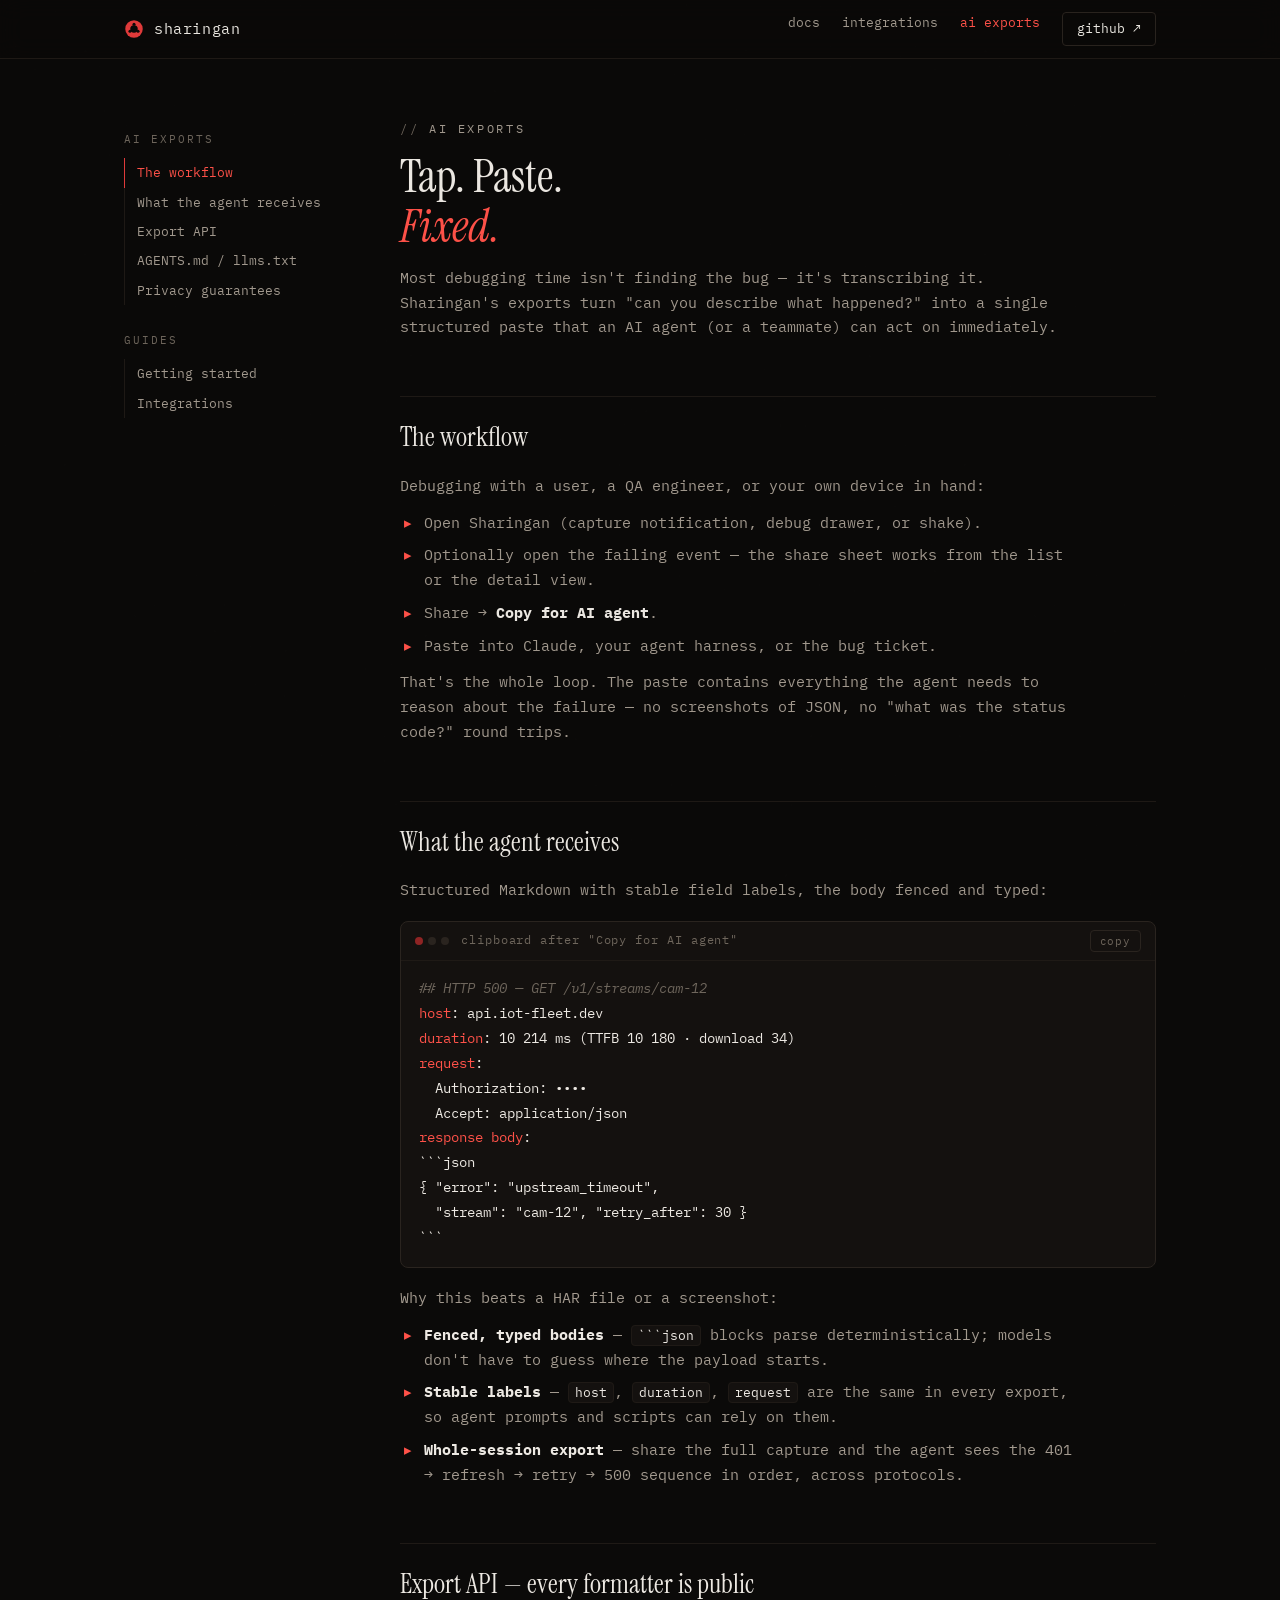
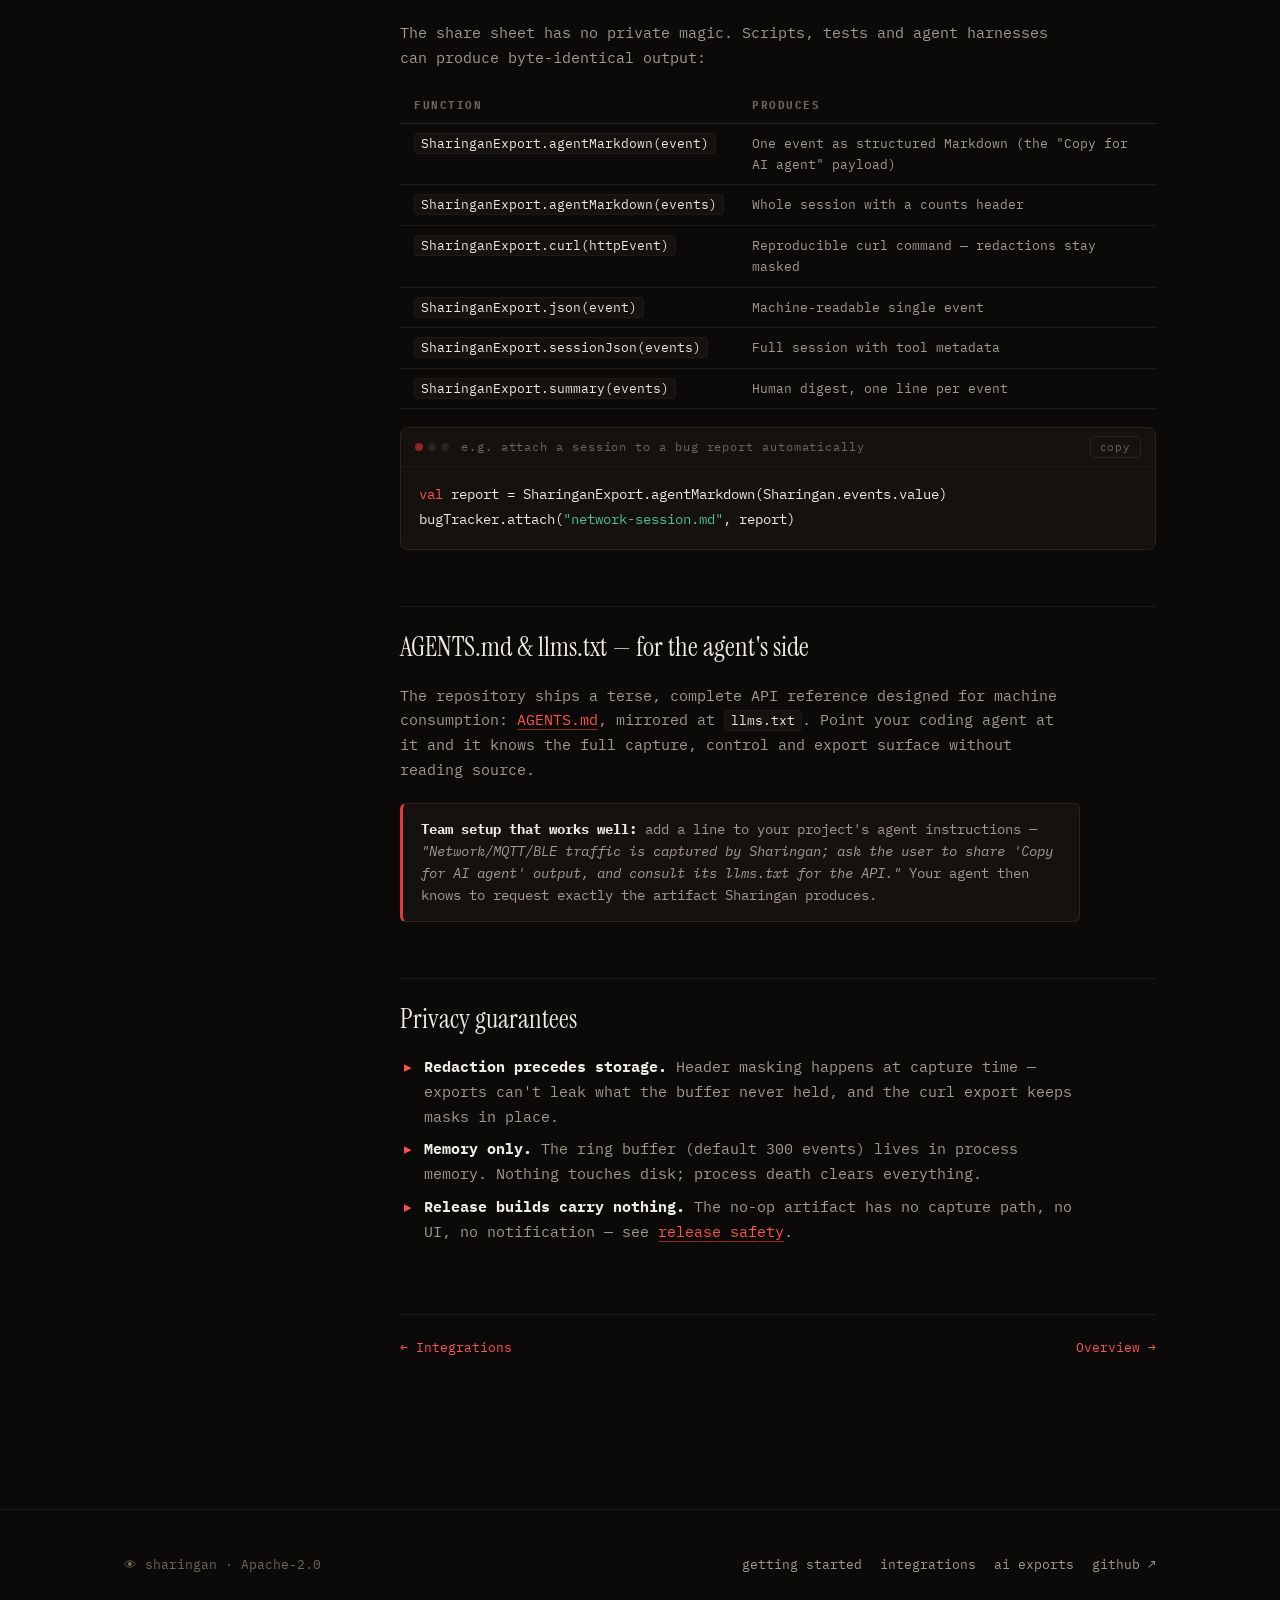
==== site/docs/ai-exports.html @ 557c115a "Site: GitHub Pages developer site — landing page + docs (getting started, integrations, AI exports) " ====
<!DOCTYPE html>
<html lang="en">
<head>
<meta charset="UTF-8">
<meta name="viewport" content="width=device-width, initial-scale=1.0">
<title>AI exports — Sharingan docs</title>
<meta name="description" content="Sharingan exports structured Markdown, curl and JSON built for AI agents — Copy for AI agent, public formatter API, llms.txt reference.">
<link rel="preconnect" href="https://fonts.googleapis.com">
<link rel="preconnect" href="https://fonts.gstatic.com" crossorigin>
<link href="https://fonts.googleapis.com/css2?family=IBM+Plex+Mono:ital,wght@0,400;0,500;0,600;1,400&family=Instrument+Serif:ital@0;1&display=swap" rel="stylesheet">
<link rel="stylesheet" href="../assets/style.css">
<link rel="stylesheet" href="../assets/docs.css">
<link rel="icon" href="data:image/svg+xml,%3Csvg xmlns='http://www.w3.org/2000/svg' viewBox='0 0 32 32'%3E%3Ccircle cx='16' cy='16' r='14' fill='%23e23b3b'/%3E%3Ccircle cx='16' cy='16' r='6' fill='%230b0a09'/%3E%3Ccircle cx='16' cy='8.5' r='2.4' fill='%230b0a09'/%3E%3Ccircle cx='9.5' cy='19.5' r='2.4' fill='%230b0a09'/%3E%3Ccircle cx='22.5' cy='19.5' r='2.4' fill='%230b0a09'/%3E%3C/svg%3E">
</head>
<body>

<nav class="nav">
  <div class="nav-inner">
    <a class="nav-brand" href="../index.html">
      <svg class="eye" viewBox="0 0 32 32" aria-hidden="true"><circle cx="16" cy="16" r="14" fill="#e23b3b"/><circle cx="16" cy="16" r="6" fill="#0b0a09"/><circle cx="16" cy="8.5" r="2.4" fill="#0b0a09"/><circle cx="9.5" cy="19.5" r="2.4" fill="#0b0a09"/><circle cx="22.5" cy="19.5" r="2.4" fill="#0b0a09"/></svg>
      sharingan
    </a>
    <div class="nav-links">
      <a href="getting-started.html">docs</a>
      <a href="integrations.html" class="hide-sm">integrations</a>
      <a href="ai-exports.html" class="active hide-sm">ai&nbsp;exports</a>
      <a class="nav-gh" href="https://github.com/mibrahimdev/Sharingan">github&nbsp;↗</a>
    </div>
  </div>
</nav>

<div class="docs-grid">
  <aside class="docs-side">
    <div class="side-group">
      <p class="side-title">AI exports</p>
      <a href="#workflow" class="here">The workflow</a>
      <a href="#format">What the agent receives</a>
      <a href="#api">Export API</a>
      <a href="#agents-md">AGENTS.md / llms.txt</a>
      <a href="#privacy">Privacy guarantees</a>
    </div>
    <div class="side-group">
      <p class="side-title">Guides</p>
      <a href="getting-started.html">Getting started</a>
      <a href="integrations.html">Integrations</a>
    </div>
  </aside>

  <main class="docs-main">
    <p class="kicker">ai exports</p>
    <h1>Tap. Paste.<br><em>Fixed.</em></h1>
    <p class="lede">Most debugging time isn't finding the bug — it's transcribing it.
    Sharingan's exports turn "can you describe what happened?" into a single structured
    paste that an AI agent (or a teammate) can act on immediately.</p>

    <h2 id="workflow">The workflow</h2>
    <p>Debugging with a user, a QA engineer, or your own device in hand:</p>
    <ul>
      <li>Open Sharingan (capture notification, debug drawer, or shake).</li>
      <li>Optionally open the failing event — the share sheet works from the list or the detail view.</li>
      <li>Share → <b>Copy for AI agent</b>.</li>
      <li>Paste into Claude, your agent harness, or the bug ticket.</li>
    </ul>
    <p>That's the whole loop. The paste contains everything the agent needs to reason
    about the failure — no screenshots of JSON, no "what was the status code?" round trips.</p>

    <h2 id="format">What the agent receives</h2>
    <p>Structured Markdown with stable field labels, the body fenced and typed:</p>
    <div class="codeblock">
      <div class="cb-head"><div class="dots"><i></i><i></i><i></i></div>clipboard after "Copy for AI agent"<button class="cb-copy" data-copy="md">copy</button></div>
      <pre id="copy-md"><code><span class="c">## HTTP 500 — GET /v1/streams/cam-12</span>
<span class="k">host</span>: api.iot-fleet.dev
<span class="k">duration</span>: 10 214 ms (TTFB 10 180 · download 34)
<span class="k">request</span>:
  Authorization: ••••
  Accept: application/json
<span class="k">response body</span>:
```json
{ "error": "upstream_timeout",
  "stream": "cam-12", "retry_after": 30 }
```</code></pre>
    </div>
    <p>Why this beats a HAR file or a screenshot:</p>
    <ul>
      <li><b>Fenced, typed bodies</b> — <code>```json</code> blocks parse deterministically;
      models don't have to guess where the payload starts.</li>
      <li><b>Stable labels</b> — <code>host</code>, <code>duration</code>,
      <code>request</code> are the same in every export, so agent prompts and scripts can
      rely on them.</li>
      <li><b>Whole-session export</b> — share the full capture and the agent sees the 401 →
      refresh → retry → 500 sequence in order, across protocols.</li>
    </ul>

    <h2 id="api">Export API — every formatter is public</h2>
    <p>The share sheet has no private magic. Scripts, tests and agent harnesses can produce
    byte-identical output:</p>
    <table class="api">
      <tr><th>Function</th><th>Produces</th></tr>
      <tr><td><code>SharinganExport.agentMarkdown(event)</code></td><td>One event as structured Markdown (the "Copy for AI agent" payload)</td></tr>
      <tr><td><code>SharinganExport.agentMarkdown(events)</code></td><td>Whole session with a counts header</td></tr>
      <tr><td><code>SharinganExport.curl(httpEvent)</code></td><td>Reproducible curl command — redactions stay masked</td></tr>
      <tr><td><code>SharinganExport.json(event)</code></td><td>Machine-readable single event</td></tr>
      <tr><td><code>SharinganExport.sessionJson(events)</code></td><td>Full session with tool metadata</td></tr>
      <tr><td><code>SharinganExport.summary(events)</code></td><td>Human digest, one line per event</td></tr>
    </table>
    <div class="codeblock">
      <div class="cb-head"><div class="dots"><i></i><i></i><i></i></div>e.g. attach a session to a bug report automatically<button class="cb-copy" data-copy="exapi">copy</button></div>
      <pre id="copy-exapi"><code><span class="k">val</span> report = SharinganExport.agentMarkdown(Sharingan.events.value)
bugTracker.attach(<span class="s">"network-session.md"</span>, report)</code></pre>
    </div>

    <h2 id="agents-md">AGENTS.md &amp; llms.txt — for the agent's side</h2>
    <p>The repository ships a terse, complete API reference designed for machine
    consumption: <a href="https://github.com/mibrahimdev/Sharingan/blob/main/AGENTS.md">AGENTS.md</a>,
    mirrored at <code>llms.txt</code>. Point your coding agent at it and it knows the full
    capture, control and export surface without reading source.</p>
    <div class="callout"><b>Team setup that works well:</b> add a line to your project's
    agent instructions — <i>"Network/MQTT/BLE traffic is captured by Sharingan; ask the
    user to share 'Copy for AI agent' output, and consult its llms.txt for the API."</i>
    Your agent then knows to request exactly the artifact Sharingan produces.</div>

    <h2 id="privacy">Privacy guarantees</h2>
    <ul>
      <li><b>Redaction precedes storage.</b> Header masking happens at capture time —
      exports can't leak what the buffer never held, and the curl export keeps masks in
      place.</li>
      <li><b>Memory only.</b> The ring buffer (default 300 events) lives in process memory.
      Nothing touches disk; process death clears everything.</li>
      <li><b>Release builds carry nothing.</b> The no-op artifact has no capture path, no
      UI, no notification — see <a href="getting-started.html#release">release safety</a>.</li>
    </ul>

    <div class="next-prev">
      <a href="integrations.html">← Integrations</a>
      <a href="../index.html">Overview →</a>
    </div>
  </main>
</div>

<footer>
  <div class="wrap">
    <span>👁 sharingan · Apache-2.0</span>
    <span class="spacer"></span>
    <a href="getting-started.html">getting started</a>
    <a href="integrations.html">integrations</a>
    <a href="ai-exports.html">ai exports</a>
    <a href="https://github.com/mibrahimdev/Sharingan">github ↗</a>
  </div>
</footer>

<script src="../assets/site.js" defer></script>
</body>
</html>
---- site/assets/style.css ----
/* ─────────────────────────────────────────────────────────────
   Sharingan site — terminal-noir, crimson eye.
   Display: Instrument Serif · Mono: IBM Plex Mono
   ───────────────────────────────────────────────────────────── */

:root {
  --bg: #0b0a09;
  --bg-raised: #14110f;
  --bg-panel: #181411;
  --line: #2a241f;
  --line-soft: #1f1a16;
  --ink: #ede9e3;
  --ink-dim: #a39a8f;
  --ink-faint: #6e665c;
  --crimson: #e23b3b;
  --crimson-bright: #ff5249;
  --crimson-dim: #8f2424;
  --ok: #4cc38a;
  --warn: #e5a13b;
  --info: #62a0ea;
  --mono: "IBM Plex Mono", ui-monospace, "SF Mono", Menlo, monospace;
  --serif: "Instrument Serif", Georgia, serif;
  --maxw: 1080px;
}

* { margin: 0; padding: 0; box-sizing: border-box; }

html { scroll-behavior: smooth; }

body {
  background: var(--bg);
  color: var(--ink);
  font-family: var(--mono);
  font-size: 15px;
  line-height: 1.65;
  -webkit-font-smoothing: antialiased;
  overflow-x: hidden;
}

/* grain overlay */
body::before {
  content: "";
  position: fixed;
  inset: 0;
  pointer-events: none;
  z-index: 2000;
  opacity: 0.5;
  background-image: url("data:image/svg+xml,%3Csvg viewBox='0 0 200 200' xmlns='http://www.w3.org/2000/svg'%3E%3Cfilter id='n'%3E%3CfeTurbulence type='fractalNoise' baseFrequency='0.9' numOctaves='2'/%3E%3CfeColorMatrix values='0 0 0 0 0 0 0 0 0 0 0 0 0 0 0 0 0 0 0.04 0'/%3E%3C/filter%3E%3Crect width='100%25' height='100%25' filter='url(%23n)'/%3E%3C/svg%3E");
}

::selection { background: var(--crimson-dim); color: var(--ink); }

a { color: inherit; text-decoration: none; }

/* ── nav ─────────────────────────────────────────────────── */
.nav {
  position: sticky;
  top: 0;
  z-index: 100;
  border-bottom: 1px solid var(--line-soft);
  background: color-mix(in srgb, var(--bg) 82%, transparent);
  backdrop-filter: blur(12px);
}
.nav-inner {
  max-width: var(--maxw);
  margin: 0 auto;
  padding: 0 24px;
  height: 58px;
  display: flex;
  align-items: center;
  gap: 28px;
}
.nav-brand {
  display: flex;
  align-items: center;
  gap: 10px;
  font-size: 15px;
  letter-spacing: 0.04em;
  color: var(--ink);
}
.nav-brand .eye { width: 20px; height: 20px; }
.nav-links {
  display: flex;
  gap: 22px;
  margin-left: auto;
  font-size: 13px;
  color: var(--ink-dim);
}
.nav-links a { transition: color 0.15s; }
.nav-links a:hover, .nav-links a.active { color: var(--crimson-bright); }
.nav-gh {
  border: 1px solid var(--line);
  padding: 5px 14px;
  border-radius: 4px;
  color: var(--ink);
  transition: border-color 0.15s, color 0.15s;
}
.nav-gh:hover { border-color: var(--crimson); color: var(--crimson-bright); }

/* ── shared bits ─────────────────────────────────────────── */
.wrap { max-width: var(--maxw); margin: 0 auto; padding: 0 24px; }

.kicker {
  font-size: 12px;
  letter-spacing: 0.22em;
  text-transform: uppercase;
  color: var(--crimson-bright);
}
.kicker::before { content: "// "; color: var(--ink-faint); }

h2.display {
  font-family: var(--serif);
  font-weight: 400;
  font-size: clamp(30px, 4.6vw, 44px);
  line-height: 1.12;
  letter-spacing: -0.01em;
  margin: 14px 0 18px;
}
h2.display em { color: var(--crimson-bright); font-style: italic; }

.lede { color: var(--ink-dim); max-width: 640px; }

code { font-family: var(--mono); }

.codeblock {
  background: var(--bg-raised);
  border: 1px solid var(--line);
  border-radius: 8px;
  overflow: hidden;
  font-size: 13.5px;
}
.codeblock .cb-head {
  display: flex;
  align-items: center;
  padding: 8px 14px;
  border-bottom: 1px solid var(--line-soft);
  color: var(--ink-faint);
  font-size: 11.5px;
  letter-spacing: 0.08em;
}
.codeblock .cb-head .dots { display: flex; gap: 5px; margin-right: 12px; }
.codeblock .cb-head .dots i {
  width: 8px; height: 8px; border-radius: 50%;
  background: var(--line); display: block;
}
.codeblock .cb-head .dots i:first-child { background: var(--crimson-dim); }
.codeblock pre {
  padding: 16px 18px;
  overflow-x: auto;
  line-height: 1.7;
}
.cb-copy {
  margin-left: auto;
  background: none;
  border: 1px solid var(--line);
  border-radius: 4px;
  color: var(--ink-faint);
  font-family: var(--mono);
  font-size: 10.5px;
  letter-spacing: 0.08em;
  padding: 3px 9px;
  cursor: pointer;
  transition: color .15s, border-color .15s;
}
.cb-copy:hover { color: var(--crimson-bright); border-color: var(--crimson); }

/* syntax tints */
.k { color: var(--crimson-bright); }            /* keyword */
.f { color: var(--info); }                      /* function/type */
.s { color: var(--ok); }                        /* string */
.c { color: var(--ink-faint); font-style: italic; } /* comment */
.n { color: var(--warn); }                      /* number/const */

/* ── buttons ─────────────────────────────────────────────── */
.btn {
  display: inline-flex;
  align-items: center;
  gap: 9px;
  font-family: var(--mono);
  font-size: 13.5px;
  letter-spacing: 0.04em;
  padding: 11px 22px;
  border-radius: 5px;
  border: 1px solid transparent;
  cursor: pointer;
  transition: transform .15s, box-shadow .15s, border-color .15s, background .15s;
}
.btn-primary {
  background: var(--crimson);
  color: #fff;
  box-shadow: 0 0 0 0 rgba(226, 59, 59, 0.35);
}
.btn-primary:hover {
  background: var(--crimson-bright);
  transform: translateY(-1px);
  box-shadow: 0 6px 24px -6px rgba(226, 59, 59, 0.55);
}
.btn-ghost {
  border-color: var(--line);
  color: var(--ink-dim);
}
.btn-ghost:hover { border-color: var(--crimson); color: var(--ink); }

/* ── footer ──────────────────────────────────────────────── */
footer {
  border-top: 1px solid var(--line-soft);
  margin-top: 110px;
  padding: 44px 0 60px;
  color: var(--ink-faint);
  font-size: 12.5px;
}
footer .wrap { display: flex; flex-wrap: wrap; gap: 18px; align-items: center; }
footer a { color: var(--ink-dim); }
footer a:hover { color: var(--crimson-bright); }
footer .spacer { flex: 1; }

/* ── reveal animation ────────────────────────────────────── */
@media (prefers-reduced-motion: no-preference) {
  .reveal {
    opacity: 0;
    transform: translateY(18px);
    animation: rise 0.7s cubic-bezier(0.2, 0.7, 0.2, 1) forwards;
  }
  .reveal.d1 { animation-delay: 0.08s; }
  .reveal.d2 { animation-delay: 0.16s; }
  .reveal.d3 { animation-delay: 0.26s; }
  .reveal.d4 { animation-delay: 0.38s; }
  @keyframes rise { to { opacity: 1; transform: none; } }
}

@media (max-width: 720px) {
  .nav-links { gap: 14px; }
  .nav-links a.hide-sm { display: none; }
}
---- site/assets/docs.css ----
/* ── docs layout ─────────────────────────────────────────── */

.docs-grid {
  max-width: var(--maxw);
  margin: 0 auto;
  padding: 0 24px;
  display: grid;
  grid-template-columns: 220px minmax(0, 1fr);
  gap: 56px;
}

.docs-side {
  position: sticky;
  top: 90px;
  align-self: start;
  padding: 40px 0;
  font-size: 13px;
}
.docs-side .side-group { margin-bottom: 26px; }
.docs-side .side-title {
  font-size: 11px;
  letter-spacing: 0.18em;
  text-transform: uppercase;
  color: var(--ink-faint);
  margin-bottom: 10px;
}
.docs-side a {
  display: block;
  color: var(--ink-dim);
  padding: 4px 0 4px 12px;
  border-left: 1px solid var(--line-soft);
  transition: color 0.15s, border-color 0.15s;
}
.docs-side a:hover { color: var(--ink); }
.docs-side a.here {
  color: var(--crimson-bright);
  border-left-color: var(--crimson);
}

.docs-main { padding: 48px 0 40px; min-width: 0; }
.docs-main h1 {
  font-family: var(--serif);
  font-weight: 400;
  font-size: clamp(34px, 4.4vw, 46px);
  line-height: 1.1;
  margin: 10px 0 14px;
}
.docs-main h1 em { color: var(--crimson-bright); }
.docs-main .lede { margin-bottom: 40px; }

.docs-main h2 {
  font-family: var(--serif);
  font-weight: 400;
  font-size: 27px;
  margin: 56px 0 14px;
  padding-top: 18px;
  border-top: 1px solid var(--line-soft);
}
.docs-main h3 {
  font-size: 14px;
  font-weight: 600;
  letter-spacing: 0.1em;
  text-transform: uppercase;
  color: var(--ink);
  margin: 30px 0 10px;
}
.docs-main p { color: var(--ink-dim); margin: 12px 0; max-width: 680px; }
.docs-main p b, .docs-main li b { color: var(--ink); }
.docs-main ul { margin: 12px 0 12px 4px; list-style: none; }
.docs-main li {
  color: var(--ink-dim);
  padding-left: 20px;
  position: relative;
  margin: 8px 0;
  max-width: 680px;
}
.docs-main li::before { content: "▸"; position: absolute; left: 0; color: var(--crimson-bright); }
.docs-main p code, .docs-main li code, .docs-main td code {
  background: var(--bg-raised);
  border: 1px solid var(--line-soft);
  border-radius: 4px;
  padding: 1px 6px;
  font-size: 13px;
  color: var(--ink);
}
.docs-main a:not(.btn) { color: var(--crimson-bright); border-bottom: 1px solid var(--crimson-dim); }
.docs-main .codeblock { margin: 18px 0; }

.callout {
  border: 1px solid var(--line);
  border-left: 3px solid var(--crimson);
  border-radius: 6px;
  background: var(--bg-raised);
  padding: 14px 18px;
  margin: 20px 0;
  font-size: 13.5px;
  color: var(--ink-dim);
  max-width: 680px;
}
.callout b { color: var(--ink); }

table.api {
  border-collapse: collapse;
  width: 100%;
  font-size: 13px;
  margin: 18px 0;
}
table.api th {
  text-align: left;
  font-size: 11px;
  letter-spacing: 0.14em;
  text-transform: uppercase;
  color: var(--ink-faint);
  padding: 8px 14px;
  border-bottom: 1px solid var(--line);
}
table.api td {
  padding: 9px 14px;
  border-bottom: 1px solid var(--line-soft);
  color: var(--ink-dim);
  vertical-align: top;
}
table.api td:first-child { white-space: nowrap; }

.next-prev {
  display: flex;
  justify-content: space-between;
  gap: 14px;
  margin-top: 70px;
  padding-top: 22px;
  border-top: 1px solid var(--line-soft);
  font-size: 13px;
}
.next-prev a { color: var(--ink-dim); border: none !important; }
.next-prev a:hover { color: var(--crimson-bright); }

@media (max-width: 860px) {
  .docs-grid { grid-template-columns: 1fr; gap: 0; }
  .docs-side { position: static; padding-bottom: 0; display: flex; flex-wrap: wrap; gap: 4px 18px; border-bottom: 1px solid var(--line-soft); }
  .docs-side .side-group { margin-bottom: 14px; }
}
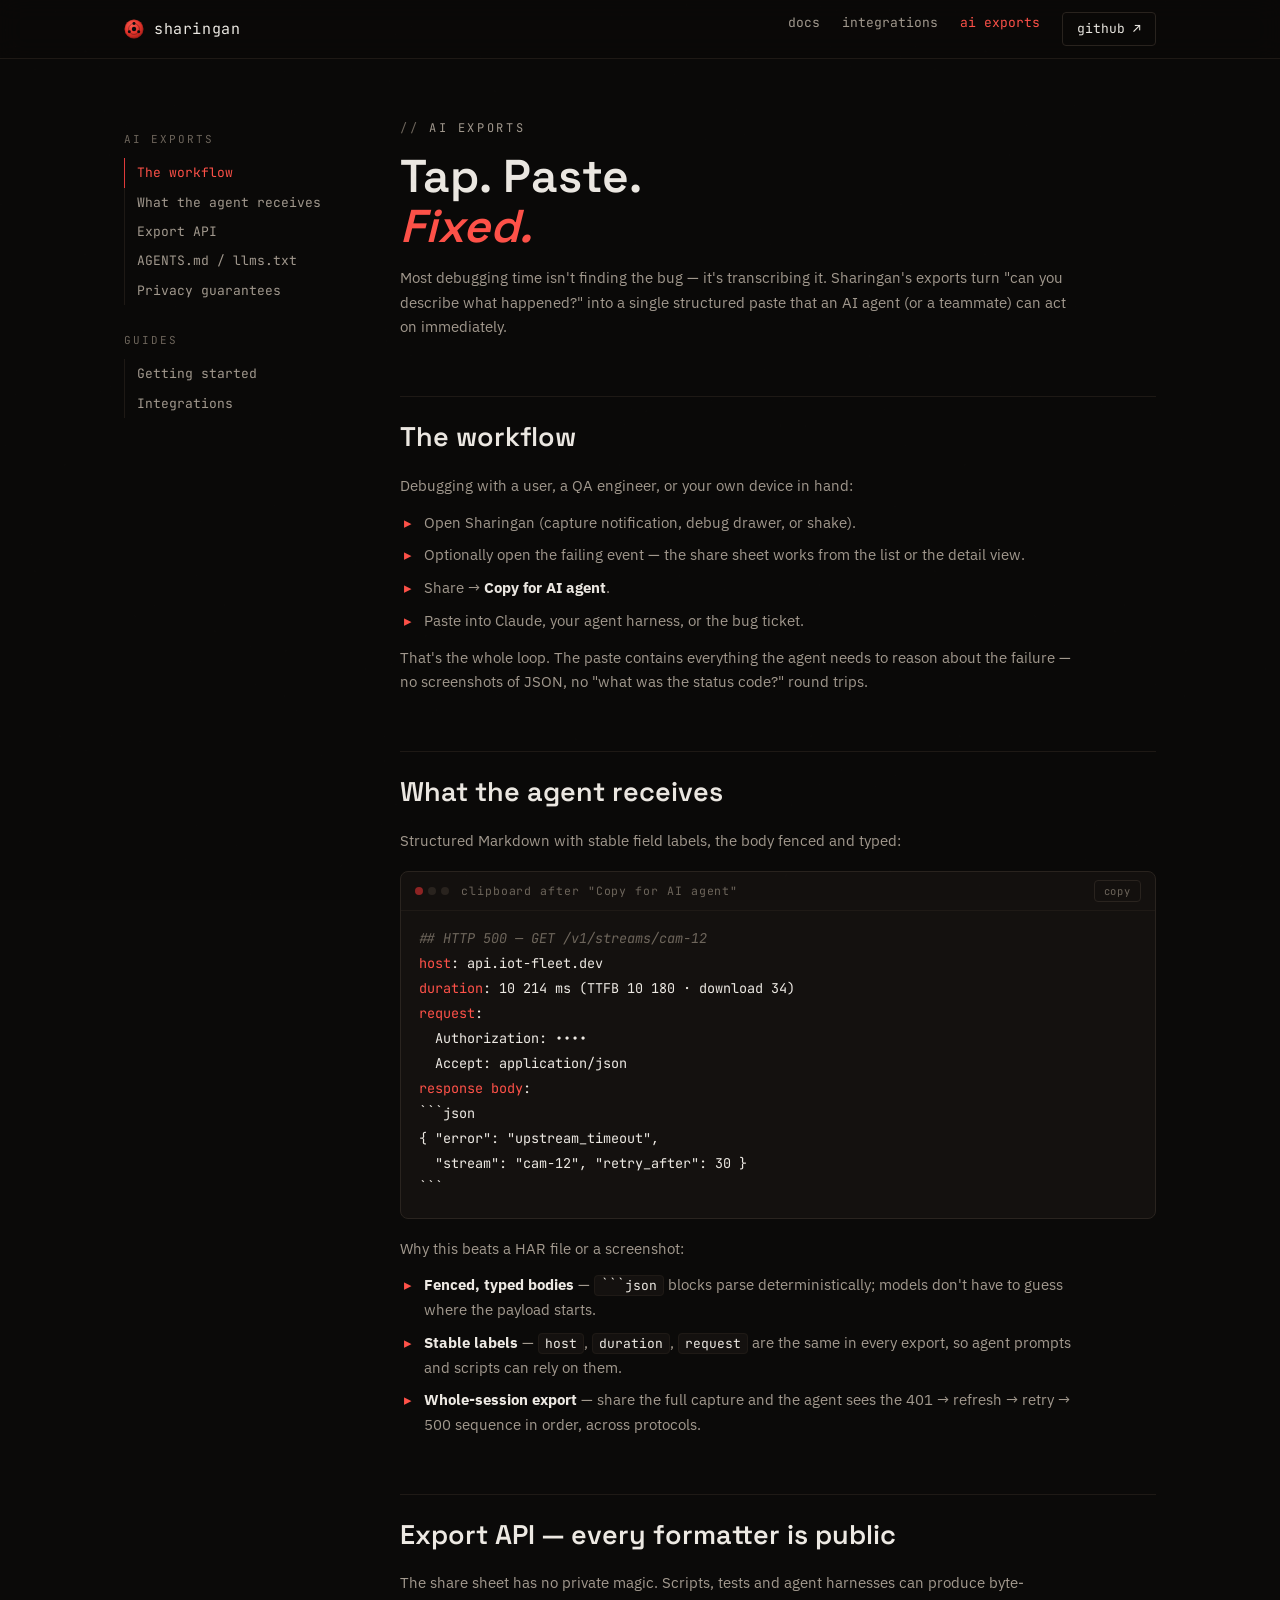
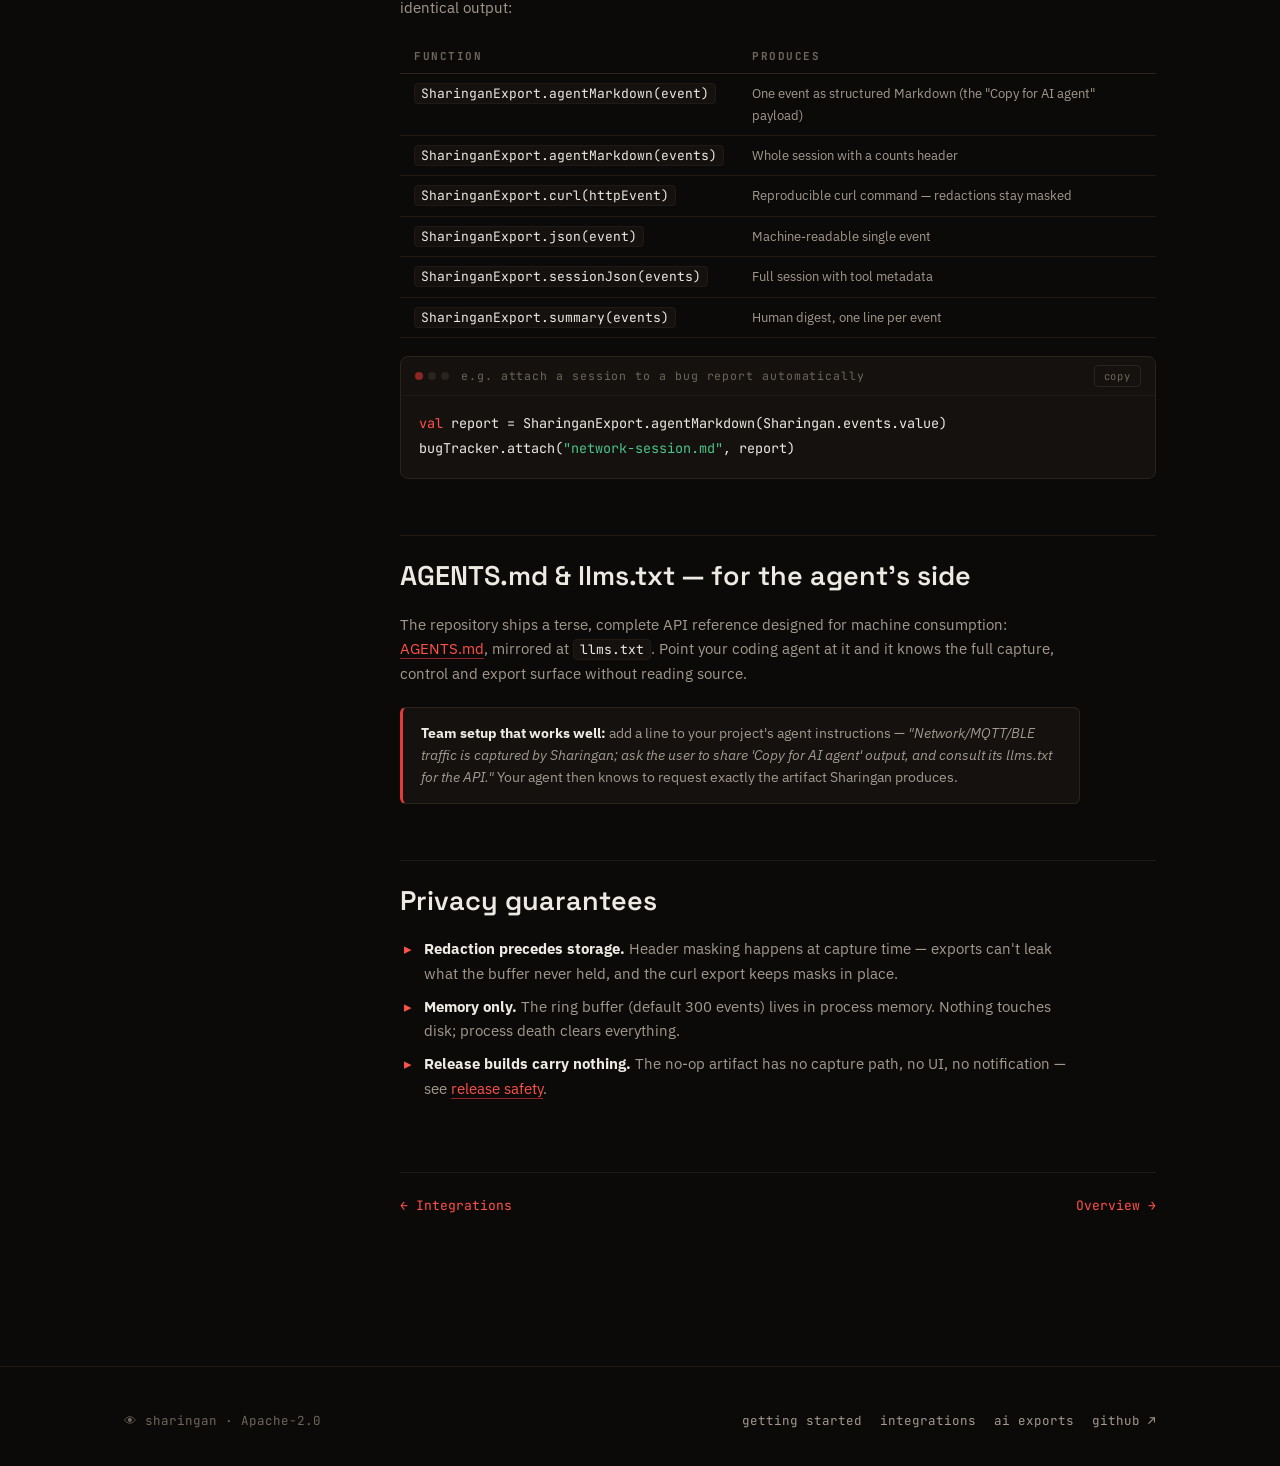
==== commit 7bc1d8f5: "Site: faithful Sharingan eye logo, personal-site fonts, iOS screenshots - Logo: replace the flat nav" ====
--- a/site/docs/ai-exports.html
+++ b/site/docs/ai-exports.html
@@ -7,17 +7,17 @@
 <meta name="description" content="Sharingan exports structured Markdown, curl and JSON built for AI agents — Copy for AI agent, public formatter API, llms.txt reference.">
 <link rel="preconnect" href="https://fonts.googleapis.com">
 <link rel="preconnect" href="https://fonts.gstatic.com" crossorigin>
-<link href="https://fonts.googleapis.com/css2?family=IBM+Plex+Mono:ital,wght@0,400;0,500;0,600;1,400&family=Instrument+Serif:ital@0;1&display=swap" rel="stylesheet">
+<link href="https://fonts.googleapis.com/css2?family=IBM+Plex+Sans:ital,wght@0,400;0,500;0,600;1,400&family=JetBrains+Mono:wght@400;500;600;700&family=Space+Grotesk:wght@400;500;600;700&display=swap" rel="stylesheet">
 <link rel="stylesheet" href="../assets/style.css">
 <link rel="stylesheet" href="../assets/docs.css">
-<link rel="icon" href="data:image/svg+xml,%3Csvg xmlns='http://www.w3.org/2000/svg' viewBox='0 0 32 32'%3E%3Ccircle cx='16' cy='16' r='14' fill='%23e23b3b'/%3E%3Ccircle cx='16' cy='16' r='6' fill='%230b0a09'/%3E%3Ccircle cx='16' cy='8.5' r='2.4' fill='%230b0a09'/%3E%3Ccircle cx='9.5' cy='19.5' r='2.4' fill='%230b0a09'/%3E%3Ccircle cx='22.5' cy='19.5' r='2.4' fill='%230b0a09'/%3E%3C/svg%3E">
+<link rel="icon" href="data:image/svg+xml,%3Csvg%20xmlns%3D%27http%3A%2F%2Fwww.w3.org%2F2000%2Fsvg%27%20viewBox%3D%270%200%2040%2040%27%3E%3Cdefs%3E%3CradialGradient%20id%3D%27i%27%20cx%3D%2715.44%27%20cy%3D%2712.4%27%20r%3D%2730.4%27%20gradientUnits%3D%27userSpaceOnUse%27%3E%3Cstop%20offset%3D%270%27%20stop-color%3D%27%23FF5A4E%27%2F%3E%3Cstop%20offset%3D%270.55%27%20stop-color%3D%27%23E5342B%27%2F%3E%3Cstop%20offset%3D%271%27%20stop-color%3D%27%23A21C16%27%2F%3E%3C%2FradialGradient%3E%3C%2Fdefs%3E%3Ccircle%20cx%3D%2720%27%20cy%3D%2720%27%20r%3D%2719%27%20fill%3D%27url%28%23i%29%27%2F%3E%3Ccircle%20cx%3D%2720%27%20cy%3D%2720%27%20r%3D%274.6%27%20fill%3D%27%230B0C0F%27%2F%3E%3Ccircle%20cx%3D%2720%27%20cy%3D%279.17%27%20r%3D%273%27%20fill%3D%27%230B0C0F%27%2F%3E%3Ccircle%20cx%3D%2729.38%27%20cy%3D%2725.42%27%20r%3D%273%27%20fill%3D%27%230B0C0F%27%2F%3E%3Ccircle%20cx%3D%2710.62%27%20cy%3D%2725.42%27%20r%3D%273%27%20fill%3D%27%230B0C0F%27%2F%3E%3C%2Fsvg%3E">
 </head>
 <body>
 
 <nav class="nav">
   <div class="nav-inner">
     <a class="nav-brand" href="../index.html">
-      <svg class="eye" viewBox="0 0 32 32" aria-hidden="true"><circle cx="16" cy="16" r="14" fill="#e23b3b"/><circle cx="16" cy="16" r="6" fill="#0b0a09"/><circle cx="16" cy="8.5" r="2.4" fill="#0b0a09"/><circle cx="9.5" cy="19.5" r="2.4" fill="#0b0a09"/><circle cx="22.5" cy="19.5" r="2.4" fill="#0b0a09"/></svg>
+      <svg class="eye" viewBox="0 0 40 40" aria-hidden="true"><defs><radialGradient id="sharingan-iris" cx="15.44" cy="12.4" r="30.4" gradientUnits="userSpaceOnUse"><stop offset="0" stop-color="#FF5A4E"/><stop offset="0.55" stop-color="#E5342B"/><stop offset="1" stop-color="#A21C16"/></radialGradient></defs><circle cx="20" cy="20" r="19" fill="url(#sharingan-iris)"/><circle cx="20" cy="20" r="18.34" fill="none" stroke="#0B0C0F" stroke-opacity="0.22" stroke-width="1.33"/><circle cx="20" cy="20" r="10.83" fill="none" stroke="#0B0C0F" stroke-opacity="0.55" stroke-width="1.24"/><circle cx="20" cy="20" r="4.37" fill="#0B0C0F"/><circle cx="20" cy="9.17" r="2.95" fill="#0B0C0F"/><circle cx="29.38" cy="25.42" r="2.95" fill="#0B0C0F"/><circle cx="10.62" cy="25.42" r="2.95" fill="#0B0C0F"/></svg>
       sharingan
     </a>
     <div class="nav-links">
--- a/site/assets/style.css
+++ b/site/assets/style.css
@@ -1,6 +1,6 @@
 /* ─────────────────────────────────────────────────────────────
    Sharingan site — terminal-noir, crimson eye.
-   Display: Instrument Serif · Mono: IBM Plex Mono
+   Display: Space Grotesk · Body: IBM Plex Sans · Mono: JetBrains Mono
    ───────────────────────────────────────────────────────────── */
 
 :root {
@@ -18,8 +18,9 @@
   --ok: #4cc38a;
   --warn: #e5a13b;
   --info: #62a0ea;
-  --mono: "IBM Plex Mono", ui-monospace, "SF Mono", Menlo, monospace;
-  --serif: "Instrument Serif", Georgia, serif;
+  --mono: "JetBrains Mono", ui-monospace, "SF Mono", Menlo, monospace;
+  --display: "Space Grotesk", system-ui, sans-serif;
+  --body: "IBM Plex Sans", system-ui, sans-serif;
   --maxw: 1080px;
 }
 
@@ -30,7 +31,7 @@
 body {
   background: var(--bg);
   color: var(--ink);
-  font-family: var(--mono);
+  font-family: var(--body);
   font-size: 15px;
   line-height: 1.65;
   -webkit-font-smoothing: antialiased;
@@ -71,6 +72,7 @@
   gap: 28px;
 }
 .nav-brand {
+  font-family: var(--mono);
   display: flex;
   align-items: center;
   gap: 10px;
@@ -80,6 +82,7 @@
 }
 .nav-brand .eye { width: 20px; height: 20px; }
 .nav-links {
+  font-family: var(--mono);
   display: flex;
   gap: 22px;
   margin-left: auto;
@@ -101,6 +104,7 @@
 .wrap { max-width: var(--maxw); margin: 0 auto; padding: 0 24px; }
 
 .kicker {
+  font-family: var(--mono);
   font-size: 12px;
   letter-spacing: 0.22em;
   text-transform: uppercase;
@@ -109,8 +113,8 @@
 .kicker::before { content: "// "; color: var(--ink-faint); }
 
 h2.display {
-  font-family: var(--serif);
-  font-weight: 400;
+  font-family: var(--display);
+  font-weight: 600;
   font-size: clamp(30px, 4.6vw, 44px);
   line-height: 1.12;
   letter-spacing: -0.01em;
@@ -130,6 +134,7 @@
   font-size: 13.5px;
 }
 .codeblock .cb-head {
+  font-family: var(--mono);
   display: flex;
   align-items: center;
   padding: 8px 14px;
@@ -203,6 +208,7 @@
 
 /* ── footer ──────────────────────────────────────────────── */
 footer {
+  font-family: var(--mono);
   border-top: 1px solid var(--line-soft);
   margin-top: 110px;
   padding: 44px 0 60px;
--- a/site/assets/docs.css
+++ b/site/assets/docs.css
@@ -10,6 +10,7 @@
 }
 
 .docs-side {
+  font-family: var(--mono);
   position: sticky;
   top: 90px;
   align-self: start;
@@ -39,8 +40,8 @@
 
 .docs-main { padding: 48px 0 40px; min-width: 0; }
 .docs-main h1 {
-  font-family: var(--serif);
-  font-weight: 400;
+  font-family: var(--display);
+  font-weight: 600;
   font-size: clamp(34px, 4.4vw, 46px);
   line-height: 1.1;
   margin: 10px 0 14px;
@@ -49,14 +50,15 @@
 .docs-main .lede { margin-bottom: 40px; }
 
 .docs-main h2 {
-  font-family: var(--serif);
-  font-weight: 400;
+  font-family: var(--display);
+  font-weight: 600;
   font-size: 27px;
   margin: 56px 0 14px;
   padding-top: 18px;
   border-top: 1px solid var(--line-soft);
 }
 .docs-main h3 {
+  font-family: var(--mono);
   font-size: 14px;
   font-weight: 600;
   letter-spacing: 0.1em;
@@ -106,6 +108,7 @@
   margin: 18px 0;
 }
 table.api th {
+  font-family: var(--mono);
   text-align: left;
   font-size: 11px;
   letter-spacing: 0.14em;
@@ -123,6 +126,7 @@
 table.api td:first-child { white-space: nowrap; }
 
 .next-prev {
+  font-family: var(--mono);
   display: flex;
   justify-content: space-between;
   gap: 14px;
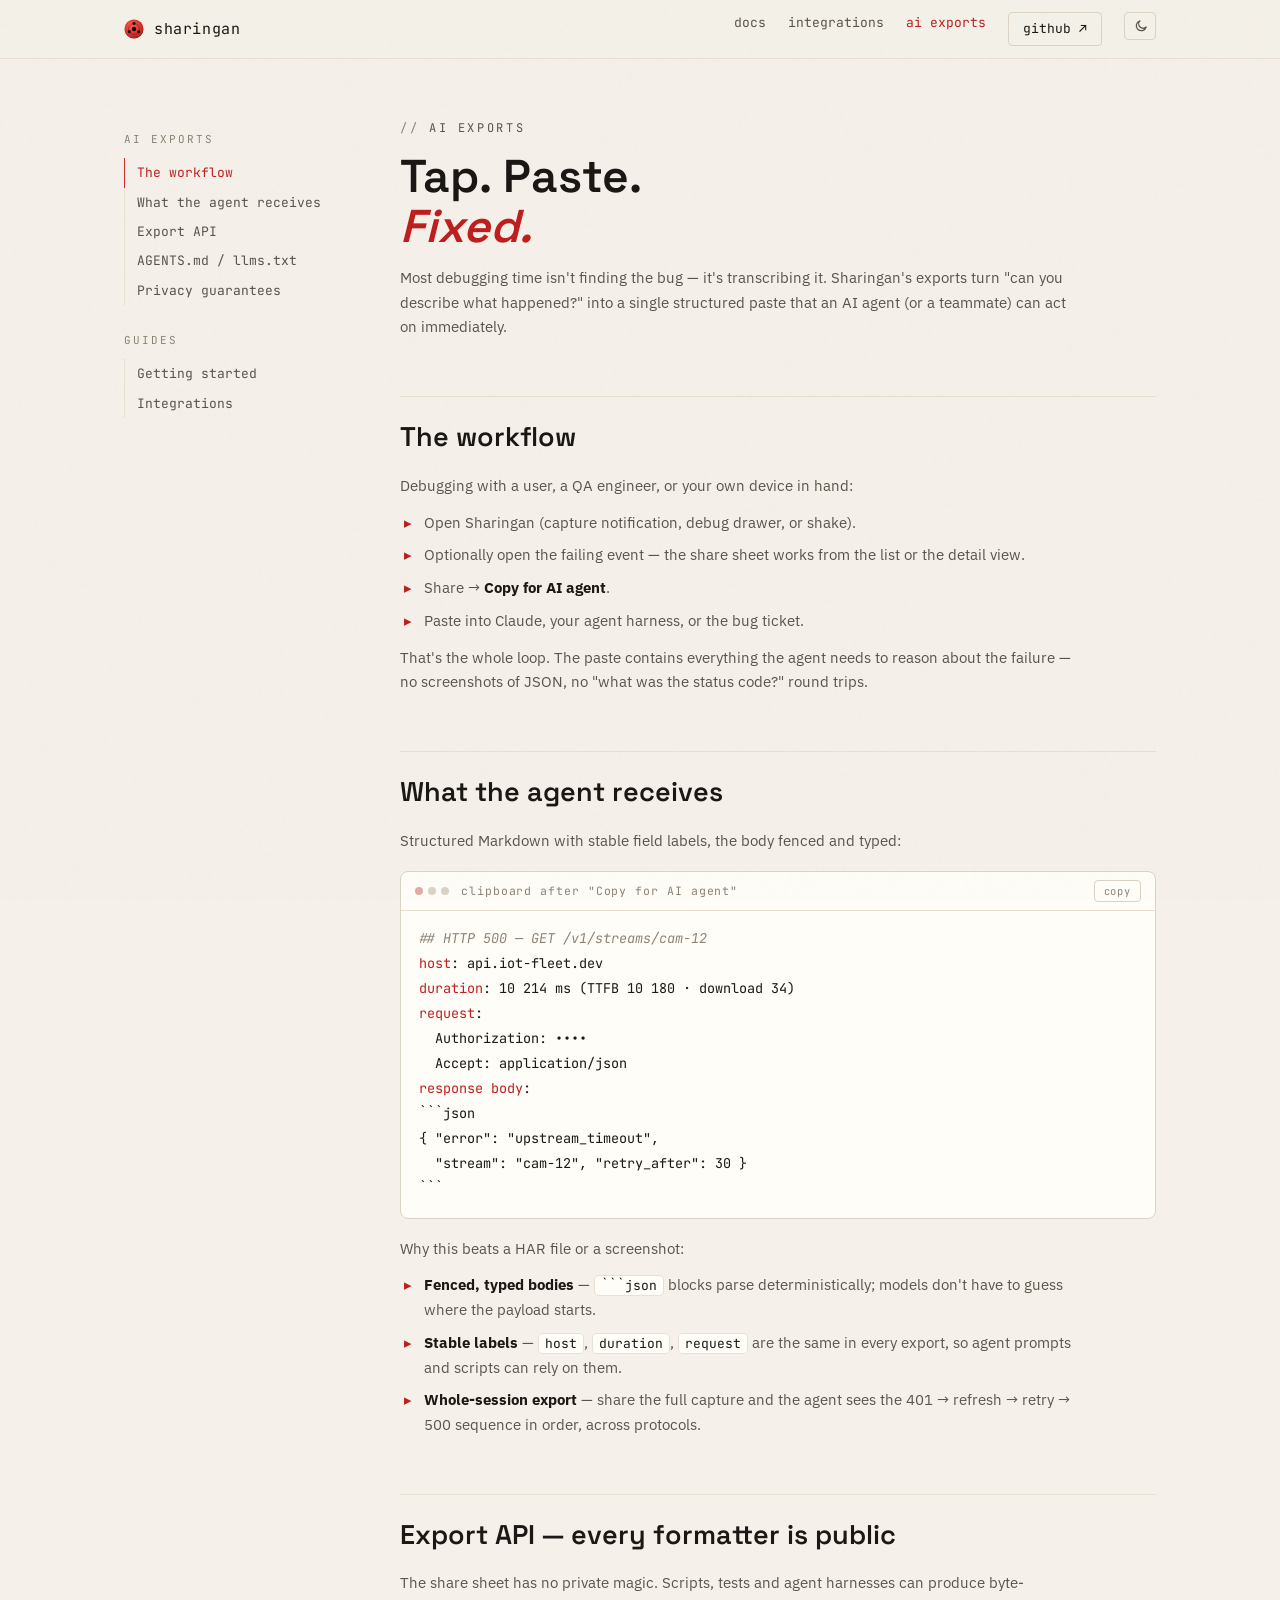
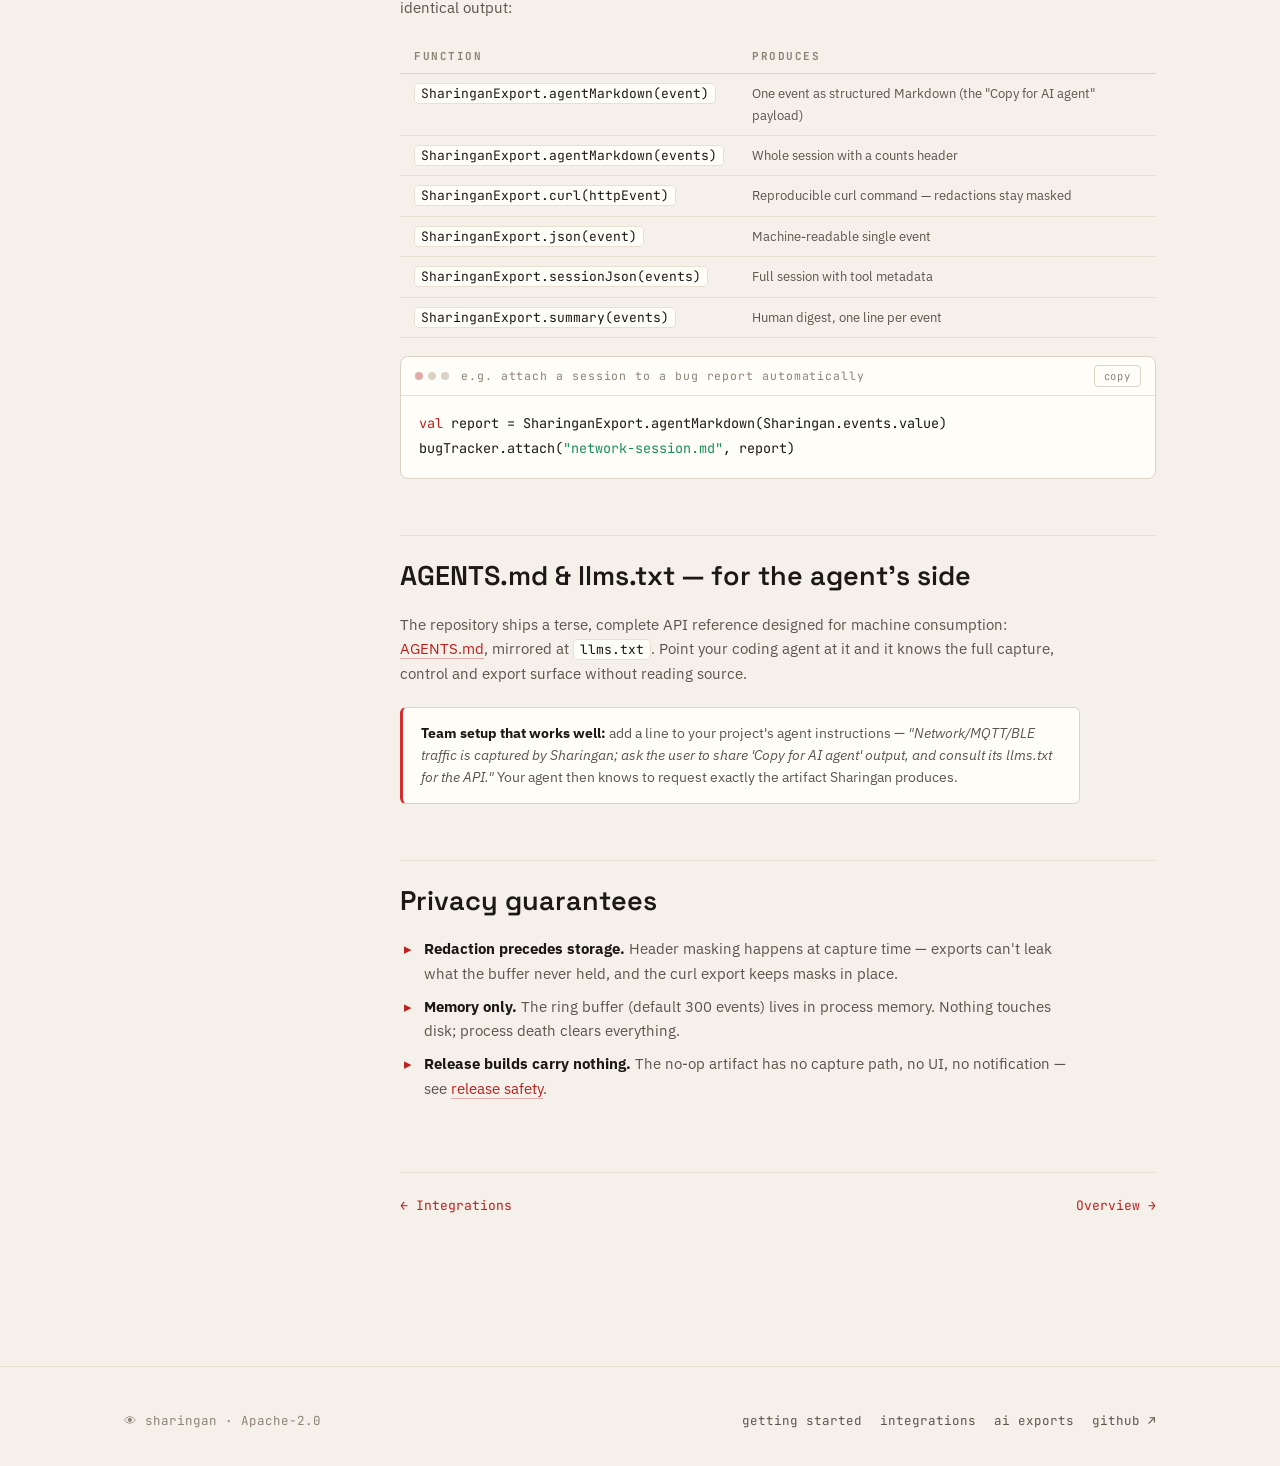
==== commit c53a3b2e: "Site: light/dark theme toggle; bump Pages workflow actions - Add a light/dark theme toggle — warm-pa" ====
--- a/site/docs/ai-exports.html
+++ b/site/docs/ai-exports.html
@@ -3,6 +3,7 @@
 <head>
 <meta charset="UTF-8">
 <meta name="viewport" content="width=device-width, initial-scale=1.0">
+<script>(function(){try{var t=localStorage.getItem("sharingan-theme");if(t!=="light"&&t!=="dark")t=(window.matchMedia&&window.matchMedia("(prefers-color-scheme: light)").matches)?"light":"dark";document.documentElement.setAttribute("data-theme",t);}catch(e){}})();</script>
 <title>AI exports — Sharingan docs</title>
 <meta name="description" content="Sharingan exports structured Markdown, curl and JSON built for AI agents — Copy for AI agent, public formatter API, llms.txt reference.">
 <link rel="preconnect" href="https://fonts.googleapis.com">
@@ -25,6 +26,7 @@
       <a href="integrations.html" class="hide-sm">integrations</a>
       <a href="ai-exports.html" class="active hide-sm">ai&nbsp;exports</a>
       <a class="nav-gh" href="https://github.com/mibrahimdev/Sharingan">github&nbsp;↗</a>
+      <button class="theme-toggle" id="theme-toggle" type="button" aria-label="Toggle light and dark theme" title="Toggle theme"><svg class="ic-sun" viewBox="0 0 24 24" aria-hidden="true"><circle cx="12" cy="12" r="4"/><path d="M12 2v2M12 20v2M2 12h2M20 12h2M4.9 4.9l1.4 1.4M17.7 17.7l1.4 1.4M19.1 4.9l-1.4 1.4M6.3 17.7l-1.4 1.4"/></svg><svg class="ic-moon" viewBox="0 0 24 24" aria-hidden="true"><path d="M21 12.8A8 8 0 1 1 11.2 3a6 6 0 0 0 9.8 9.8z"/></svg></button>
     </div>
   </div>
 </nav>
--- a/site/assets/style.css
+++ b/site/assets/style.css
@@ -24,6 +24,24 @@
   --maxw: 1080px;
 }
 
+/* warm-paper light theme — cohesive with the terminal-noir dark default */
+:root[data-theme="light"] {
+  --bg: #f5f1ea;
+  --bg-raised: #fffdf8;
+  --bg-panel: #efe8dd;
+  --line: #dbd3c5;
+  --line-soft: #e7e0d3;
+  --ink: #1c1815;
+  --ink-dim: #5b544b;
+  --ink-faint: #8c8377;
+  --crimson: #d12e2e;
+  --crimson-bright: #be1f1f;
+  --crimson-dim: #e3aaaa;
+  --ok: #1a8f57;
+  --warn: #9a6712;
+  --info: #2c66b3;
+}
+
 * { margin: 0; padding: 0; box-sizing: border-box; }
 
 html { scroll-behavior: smooth; }
@@ -36,6 +54,7 @@
   line-height: 1.65;
   -webkit-font-smoothing: antialiased;
   overflow-x: hidden;
+  transition: background-color 0.3s ease, color 0.3s ease;
 }
 
 /* grain overlay */
@@ -48,6 +67,8 @@
   opacity: 0.5;
   background-image: url("data:image/svg+xml,%3Csvg viewBox='0 0 200 200' xmlns='http://www.w3.org/2000/svg'%3E%3Cfilter id='n'%3E%3CfeTurbulence type='fractalNoise' baseFrequency='0.9' numOctaves='2'/%3E%3CfeColorMatrix values='0 0 0 0 0 0 0 0 0 0 0 0 0 0 0 0 0 0 0.04 0'/%3E%3C/filter%3E%3Crect width='100%25' height='100%25' filter='url(%23n)'/%3E%3C/svg%3E");
 }
+/* the dark grain is too heavy on paper — lighten it */
+:root[data-theme="light"] body::before { opacity: 0.22; }
 
 ::selection { background: var(--crimson-dim); color: var(--ink); }
 
@@ -99,6 +120,33 @@
   transition: border-color 0.15s, color 0.15s;
 }
 .nav-gh:hover { border-color: var(--crimson); color: var(--crimson-bright); }
+.theme-toggle {
+  display: inline-flex;
+  align-items: center;
+  justify-content: center;
+  width: 32px;
+  height: 28px;
+  padding: 0;
+  background: none;
+  border: 1px solid var(--line);
+  border-radius: 4px;
+  color: var(--ink-dim);
+  cursor: pointer;
+  transition: color 0.15s, border-color 0.15s;
+}
+.theme-toggle:hover { color: var(--crimson-bright); border-color: var(--crimson); }
+.theme-toggle svg {
+  width: 15px;
+  height: 15px;
+  fill: none;
+  stroke: currentColor;
+  stroke-width: 2;
+  stroke-linecap: round;
+  stroke-linejoin: round;
+}
+.theme-toggle .ic-moon { display: none; }
+:root[data-theme="light"] .theme-toggle .ic-sun { display: none; }
+:root[data-theme="light"] .theme-toggle .ic-moon { display: inline; }
 
 /* ── shared bits ─────────────────────────────────────────── */
 .wrap { max-width: var(--maxw); margin: 0 auto; padding: 0 24px; }
